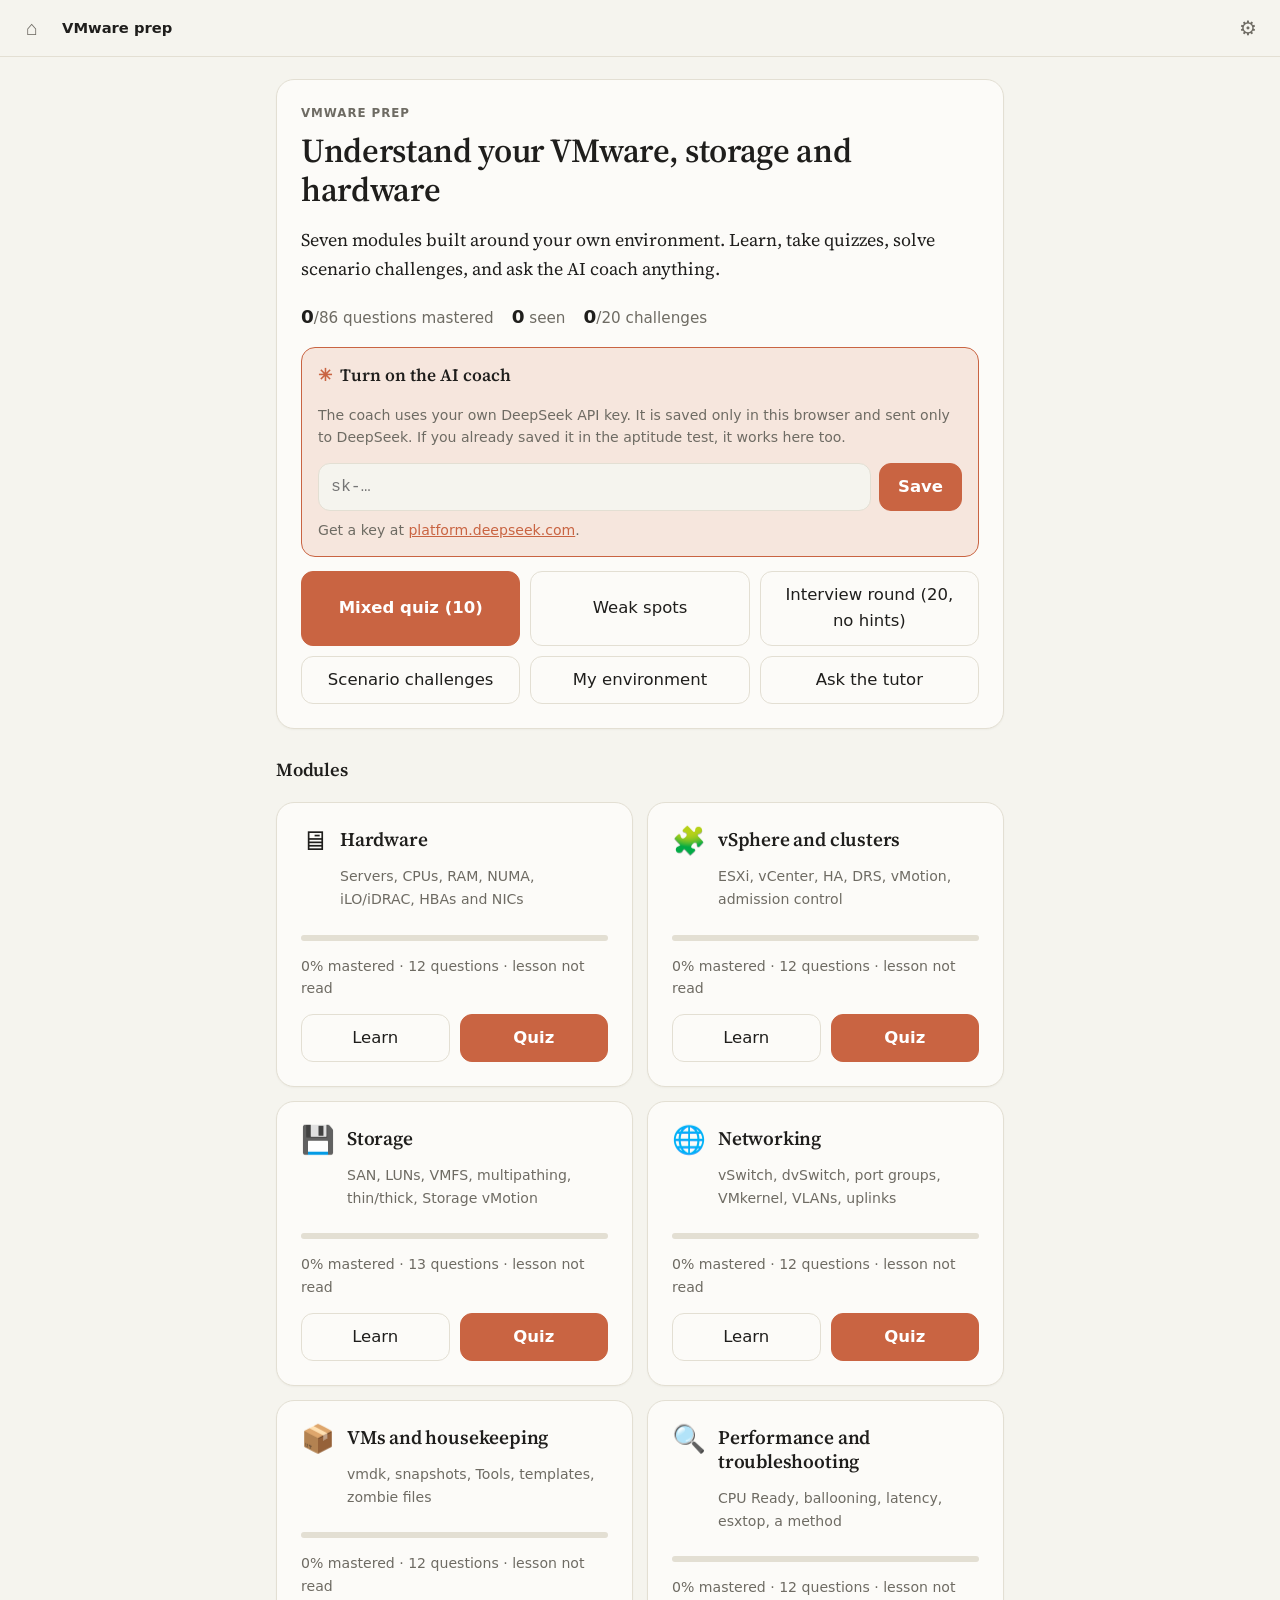
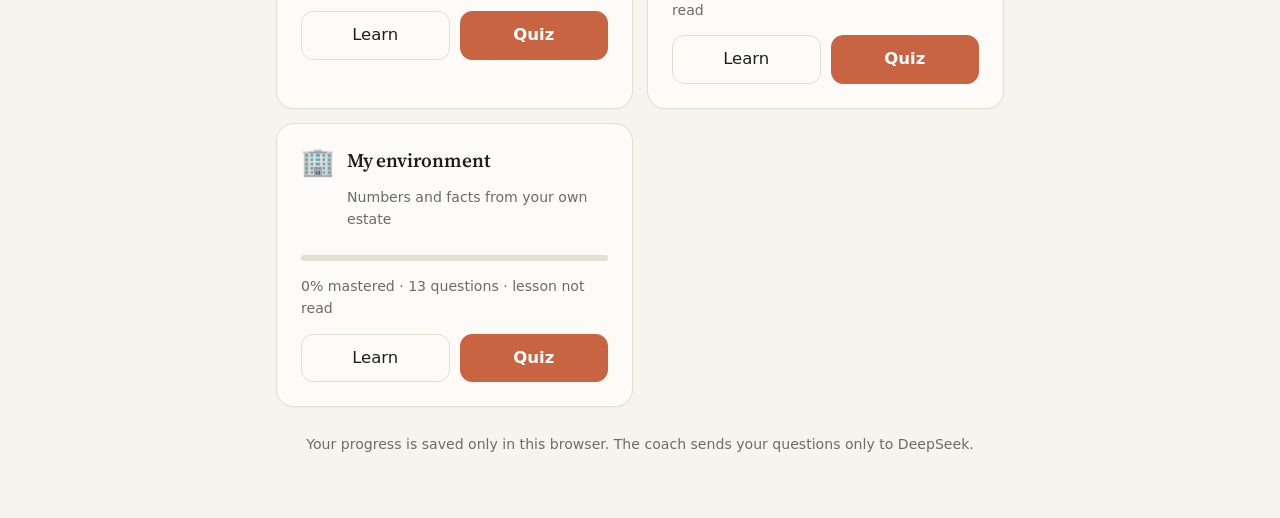
==== vmware/index.html @ a7e7b0c4 "Add VMware prep app: lessons, quizzes, scenario challenges, AI coach Co-Authored-By: Claude Sonnet 5" ====
<!doctype html>
<html lang="en">
<head>
  <meta charset="utf-8">
  <meta name="viewport" content="width=device-width, initial-scale=1, viewport-fit=cover">
  <title>VMware Prep</title>
  <meta name="description" content="Learn VMware vSphere, storage and server hardware from the basics, using your own environment: lessons, quizzes, scenario challenges and an AI coach.">
  <meta name="theme-color" content="#faf9f5" media="(prefers-color-scheme: light)">
  <meta name="theme-color" content="#262624" media="(prefers-color-scheme: dark)">
  <meta name="mobile-web-app-capable" content="yes">
  <link rel="preconnect" href="https://fonts.googleapis.com">
  <link rel="preconnect" href="https://fonts.gstatic.com" crossorigin>
  <link href="https://fonts.googleapis.com/css2?family=Source+Serif+4:opsz,wght@8..60,400;8..60,600&display=swap" rel="stylesheet">
  <link rel="stylesheet" href="../styles.css">
  <link rel="stylesheet" href="vmware.css">
</head>
<body>
  <header id="hdr" class="hdr" hidden>
    <button id="hdr-home" class="icon-btn" title="Home" aria-label="Home">⌂</button>
    <span id="hdr-section" class="sec"></span>
    <button id="hdr-settings" class="icon-btn" title="Settings" aria-label="Settings">⚙</button>
  </header>
  <main id="app"></main>
  <dialog id="settings"></dialog>
  <noscript>This app needs JavaScript enabled.</noscript>
  <script src="data-lessons.js"></script>
  <script src="data-questions.js"></script>
  <script src="data-challenges.js"></script>
  <script src="coach.js"></script>
  <script src="app.js"></script>
</body>
</html>
---- styles.css ----
/* Warm, calm theme: cream paper, terracotta accent, serif reading text. */
:root {
  --bg: #f5f4ee;
  --bg-soft: #efede4;
  --card: #fcfbf8;
  --ink: #1f1e1c;
  --muted: #6e6b63;
  --line: #e3dfd3;
  --accent: #c96442;
  --accent-hover: #b4573a;
  --accent-ink: #ffffff;
  --accent-soft: #f6e6dd;
  --ok: #3d7a55;
  --ok-soft: #e3efe4;
  --bad: #b5432f;
  --bad-soft: #f8e3dd;
  --c1: #c96442; --c2: #4f7aa6; --c3: #4f8a5b; --c4: #8a63a8;
  --radius: 18px;
  --serif: "Source Serif 4", "Iowan Old Style", Georgia, "Times New Roman", serif;
  --sans: system-ui, -apple-system, "Segoe UI", Roboto, "Helvetica Neue", sans-serif;
  color-scheme: light;
}
@media (prefers-color-scheme: dark) {
  :root:not([data-theme="light"]) {
    --bg: #262624; --bg-soft: #2c2c2a; --card: #30302e; --ink: #f2f0e8; --muted: #a8a49a; --line: #45443f;
    --accent: #d97757; --accent-hover: #e48a6c; --accent-ink: #1f1e1c; --accent-soft: #4a3329;
    --ok: #7fc495; --ok-soft: #2b3a2f; --bad: #f08c76; --bad-soft: #4a2c26;
    --c1: #e08a6a; --c2: #86aed6; --c3: #86c294; --c4: #c3a0e0;
    color-scheme: dark;
  }
}
:root[data-theme="dark"] {
  --bg: #262624; --bg-soft: #2c2c2a; --card: #30302e; --ink: #f2f0e8; --muted: #a8a49a; --line: #45443f;
  --accent: #d97757; --accent-hover: #e48a6c; --accent-ink: #1f1e1c; --accent-soft: #4a3329;
  --ok: #7fc495; --ok-soft: #2b3a2f; --bad: #f08c76; --bad-soft: #4a2c26;
  --c1: #e08a6a; --c2: #86aed6; --c3: #86c294; --c4: #c3a0e0;
  color-scheme: dark;
}

* { box-sizing: border-box; }
html { -webkit-text-size-adjust: 100%; -webkit-tap-highlight-color: transparent; }
body { margin: 0; background: var(--bg); color: var(--ink); font: 16.5px/1.6 var(--sans); }
main { max-width: 760px; margin: 0 auto; padding: 8px 16px calc(48px + env(safe-area-inset-bottom)); }
h1, h2, h3 { font-family: var(--serif); font-weight: 600; letter-spacing: -.01em; }
h1 { font-size: 2.1rem; margin: 0 0 .35em; line-height: 1.15; }
h2 { font-size: 1.45rem; margin: 0 0 .5em; line-height: 1.25; }
h3 { margin: 1.6em 0 .6em; font-size: 1.15rem; }
a { color: var(--accent); }
kbd { border: 1px solid var(--line); border-bottom-width: 2px; border-radius: 5px; padding: 0 .35em; font-size: .88em; }
code { background: var(--bg-soft); border-radius: 5px; padding: 0 .3em; font-size: .9em; }
.muted { color: var(--muted); }
.small { font-size: .88rem; }

.card { background: var(--card); border: 1px solid var(--line); border-radius: var(--radius); padding: 24px; margin-top: 14px; box-shadow: 0 1px 2px rgb(60 50 30 / .04); }
.card.center { text-align: center; }
.kicker { text-transform: uppercase; letter-spacing: .08em; font-size: .74rem; font-weight: 600; color: var(--muted); margin: 0 0 .7em; }
.lead { font-family: var(--serif); font-size: 1.12rem; }
.tip { background: var(--bg-soft); border-radius: 12px; padding: 10px 14px; font-size: .95rem; }
.spark { color: var(--accent); font-weight: 700; }

/* header */
.hdr {
  position: sticky; top: 0; z-index: 10; display: flex; align-items: center; gap: 10px;
  padding: 8px 12px; padding-top: calc(8px + env(safe-area-inset-top));
  background: color-mix(in srgb, var(--bg) 88%, transparent); backdrop-filter: blur(10px);
  border-bottom: 1px solid var(--line); font-size: .92rem;
}
.hdr[hidden] { display: none; }
.hdr .sec { font-weight: 600; flex: 1; min-width: 0; overflow: hidden; text-overflow: ellipsis; white-space: nowrap; }
.hdr .timer { font-variant-numeric: tabular-nums; font-weight: 700; }
.hdr .timer.warn { color: var(--bad); }
.hdr .total { color: var(--muted); font-variant-numeric: tabular-nums; }
.icon-btn { background: none; border: 0; color: var(--muted); font-size: 1.25rem; width: 40px; height: 40px; border-radius: 10px; cursor: pointer; }
.icon-btn:hover { background: var(--bg-soft); color: var(--ink); }
.link { background: none; border: 0; color: var(--accent); cursor: pointer; font: inherit; padding: 6px; }
@media (max-width: 560px) { .hdr .total { display: none; } }

/* buttons */
.btn {
  font: inherit; font-weight: 500; border: 1px solid var(--line); background: var(--card); color: var(--ink);
  padding: 10px 18px; border-radius: 12px; cursor: pointer; min-height: 46px; touch-action: manipulation;
}
.btn:hover:not(:disabled) { border-color: var(--accent); }
.btn:disabled { opacity: .45; cursor: default; }
.btn.primary { background: var(--accent); color: var(--accent-ink); border-color: var(--accent); font-weight: 600; }
.btn.primary:hover:not(:disabled) { background: var(--accent-hover); border-color: var(--accent-hover); }
.btn.ghost { background: transparent; min-height: 38px; padding: 6px 12px; }
.btn.big { font-size: 1.08rem; padding: 14px 28px; width: 100%; max-width: 360px; }
button:focus-visible, input:focus-visible, textarea:focus-visible, select:focus-visible, summary:focus-visible { outline: 3px solid color-mix(in srgb, var(--accent) 60%, transparent); outline-offset: 2px; }
input, textarea, select { font: inherit; color: var(--ink); }

/* start screen */
.hero h1 { margin-top: .2em; }
.toc { list-style: none; padding: 0; margin: 18px 0; border: 1px solid var(--line); border-radius: 14px; overflow: hidden; background: var(--card); }
.toc li + li { border-top: 1px solid var(--line); }
.toc label { display: flex; gap: 12px; align-items: center; padding: 12px 14px; cursor: pointer; min-height: 50px; }
.toc label span { flex: 1; }
.toc small { color: var(--muted); font-variant-numeric: tabular-nums; }
.toc input, .mode input { width: 20px; height: 20px; accent-color: var(--accent); flex: none; }
.mode { border: 1px solid var(--line); border-radius: 14px; padding: 8px 14px 12px; margin: 0 0 16px; }
.mode legend { font-weight: 600; padding: 0 6px; }
.mode label { display: flex; gap: 12px; align-items: flex-start; padding: 8px 0; cursor: pointer; }
.mode input { margin-top: .2em; }
.coach-setup:empty { display: none; }
.coach-card { border: 1px solid var(--accent); background: var(--accent-soft); border-radius: 14px; padding: 14px 16px; margin: 0 0 14px; }
.coach-card .coach-title { margin: 0 0 4px; }
.coach-ok { display: flex; gap: 10px; align-items: flex-start; background: var(--bg-soft); border-radius: 12px; padding: 10px 14px; margin: 0 0 14px; font-size: .95rem; }
.coach-ok span:nth-child(2) { flex: 1; }

/* questions */
.qtext { font-family: var(--serif); font-size: 1.2rem; line-height: 1.5; margin-bottom: 18px; }
.qtext.sm { font-size: 1.05rem; margin: 10px 0; }
.qtext ul { margin: .5em 0; padding-left: 1.3em; }
.seq { font-size: 1.45rem; font-weight: 600; letter-spacing: .03em; margin: .45em 0 0; font-variant-numeric: tabular-nums; }
.options { display: grid; gap: 10px; }
.options.visual { grid-template-columns: repeat(4, minmax(0, 1fr)); }
.opt {
  display: flex; align-items: center; gap: 14px; text-align: left; font: inherit; color: var(--ink);
  background: var(--card); border: 1.5px solid var(--line); border-radius: 14px; padding: 12px 14px; cursor: pointer;
  min-height: 56px; touch-action: manipulation; transition: border-color .12s, background .12s;
}
.opt:hover:not(:disabled) { border-color: var(--accent); }
.opt .lbl {
  flex: none; width: 30px; height: 30px; border-radius: 50%; display: grid; place-items: center;
  background: var(--bg-soft); font-weight: 700; font-size: .85rem; color: var(--muted);
}
.opt.sel { border-color: var(--accent); background: var(--accent-soft); }
.opt.sel .lbl { background: var(--accent); color: var(--accent-ink); }
.opt.right { border-color: var(--ok); background: var(--ok-soft); }
.opt.right .lbl { background: var(--ok); color: var(--card); }
.opt.wrong { border-color: var(--bad); background: var(--bad-soft); }
.opt:disabled { cursor: default; }
.options.visual .opt { flex-direction: column; padding: 8px; gap: 6px; }
.options.visual .otext { width: 100%; }
.options.mini { grid-template-columns: repeat(4, minmax(0, 72px)); margin: 8px 0; }
.options.mini .opt { cursor: default; min-height: 0; }

.fig { display: block; width: 100%; height: auto; }
.fig .frame { fill: var(--card); stroke: var(--line); stroke-width: 1.5; }
.fig .frame.dashed { stroke-dasharray: 4 3; stroke: var(--muted); }
.fig .qm { font: 700 24px var(--serif); fill: var(--muted); }
.fig .gridline { stroke: var(--line); stroke-width: 1; fill: none; }
.fig .ink { fill: var(--ink); }
.fig .ink-outline { fill: var(--accent-soft); stroke: var(--ink); stroke-width: 2; }
.fig .shade { fill: var(--c1); opacity: .6; }
.fig .cell { fill: none; stroke: var(--line); stroke-width: 1.2; }
.fig .dot { fill: var(--ink); stroke: var(--card); stroke-width: 1; }
.figure { margin: 0 0 18px; }
.target { display: flex; align-items: center; gap: 12px; max-width: 240px; }
.target span { font-weight: 600; color: var(--muted); }
.target .fig { width: 120px; border: 2px dashed var(--line); border-radius: 14px; }
.seqrow { display: flex; align-items: center; gap: 4px; max-width: 520px; }
.seqrow .fig { flex: 1; min-width: 0; }
.seqrow .arrow { color: var(--muted); font-size: .85rem; }

.nav {
  position: sticky; bottom: 0; z-index: 4; display: flex; justify-content: space-between; gap: 10px;
  margin: 18px -24px -24px; padding: 12px 24px calc(12px + env(safe-area-inset-bottom));
  background: color-mix(in srgb, var(--card) 92%, transparent); backdrop-filter: blur(8px);
  border-top: 1px solid var(--line); border-radius: 0 0 var(--radius) var(--radius);
}
.nav .btn { flex: 1; max-width: 220px; }
.nav .btn.primary { margin-left: auto; }
.pips { display: flex; flex-wrap: wrap; gap: 6px; margin-top: 18px; }
.pip {
  width: 34px; height: 34px; border-radius: 9px; border: 1px solid var(--line); background: var(--card);
  color: var(--muted); font: inherit; font-size: .8rem; cursor: pointer;
}
.pip.done { background: var(--accent-soft); color: var(--ink); }
.pip.cur { border: 2px solid var(--accent); color: var(--ink); font-weight: 700; }

.feedback { margin-top: 16px; border-radius: 14px; padding: 12px 16px; }
.feedback.ok { background: var(--ok-soft); }
.feedback.bad { background: var(--bad-soft); }
.verdict { font-weight: 600; margin: 0 0 .4em; }
.steps { margin: .4em 0; padding-left: 1.3em; }
.steps li { margin: .35em 0; }
.trick { margin: .6em 0 0; padding: 8px 12px; border-left: 3px solid var(--accent); background: var(--card); border-radius: 0 10px 10px 0; }

/* ---------- AI coach ---------- */
.coach { margin-top: 18px; border: 1px solid var(--line); border-radius: 16px; background: var(--bg-soft); overflow: hidden; }
.coach-head {
  display: flex; width: 100%; align-items: center; justify-content: space-between; gap: 10px;
  padding: 12px 16px; background: none; border: 0; color: var(--ink); font: inherit; cursor: pointer; text-align: left; min-height: 52px;
}
div.coach-head { cursor: default; }
.coach-title { font-family: var(--serif); font-weight: 600; font-size: 1.08rem; display: flex; align-items: center; gap: 8px; }
.coach .keyform, .coach-body { padding: 0 16px 14px; }
.coach:not(.open) .coach-body { display: none; }
.coach-intro { margin: 0 0 10px; color: var(--muted); font-size: .95rem; }
.msgs { display: flex; flex-direction: column; gap: 10px; max-height: min(55vh, 460px); overflow-y: auto; overscroll-behavior: contain; }
.msgs:empty { display: none; }
.msg { display: flex; }
.msg.user { justify-content: flex-end; }
.msg .bubble { max-width: 88%; padding: 10px 14px; border-radius: 16px; line-height: 1.55; overflow-wrap: anywhere; }
.msg.user .bubble { background: var(--accent-soft); border-bottom-right-radius: 6px; }
.msg.assistant .bubble { background: var(--card); border: 1px solid var(--line); border-bottom-left-radius: 6px; font-family: var(--serif); font-size: 1.04rem; }
.bubble p { margin: 0 0 .5em; }
.bubble p:last-child { margin-bottom: 0; }
.bubble ul, .bubble ol { margin: .3em 0 .5em; padding-left: 1.3em; }
.typing { display: inline-flex; gap: 4px; padding: 4px 0; }
.typing i { width: 7px; height: 7px; border-radius: 50%; background: var(--muted); animation: blink 1.2s infinite; }
.typing i:nth-child(2) { animation-delay: .2s; }
.typing i:nth-child(3) { animation-delay: .4s; }
@keyframes blink { 0%, 80%, 100% { opacity: .25; } 40% { opacity: 1; } }
.coach-err { color: var(--bad); font-size: .92rem; margin: 10px 0 0; }
.chips-row { display: flex; gap: 8px; overflow-x: auto; padding: 12px 0 10px; scrollbar-width: none; }
.chips-row::-webkit-scrollbar { display: none; }
.chip-btn {
  flex: none; font: inherit; font-size: .88rem; color: var(--ink); background: var(--card); border: 1px solid var(--line);
  border-radius: 999px; padding: 8px 14px; cursor: pointer; white-space: nowrap; min-height: 40px;
}
.chip-btn:hover { border-color: var(--accent); }
.ask { display: flex; gap: 8px; align-items: flex-end; background: var(--card); border: 1.5px solid var(--line); border-radius: 16px; padding: 6px 6px 6px 12px; }
.ask:focus-within { border-color: var(--accent); }
.ask textarea {
  flex: 1; border: 0; background: transparent; resize: none; min-height: 64px; max-height: 220px; padding: 8px 0;
  font-size: 1.05rem; line-height: 1.5; outline: none;
}
.send { min-width: 46px; width: 46px; height: 46px; padding: 0; border-radius: 12px; font-size: 1.25rem; }
.keyform .row input { font-family: ui-monospace, monospace; }
.keymsg { margin: 8px 0 0; }

/* ---------- scratch paper ---------- */
.scratch { margin-top: 12px; border: 1px solid var(--line); border-radius: 16px; background: var(--card); }
.scratch summary { cursor: pointer; padding: 12px 16px; font-weight: 600; min-height: 50px; display: flex; align-items: center; list-style: none; }
.scratch summary::-webkit-details-marker { display: none; }
.scratch summary::after { content: '▾'; margin-left: auto; color: var(--muted); transition: transform .15s; }
.scratch[open] summary::after { transform: rotate(180deg); }
#scratch { padding: 0 12px 12px; }
.scratch-bar { display: flex; gap: 8px; align-items: center; margin-bottom: 8px; flex-wrap: wrap; }
.seg { display: inline-flex; border: 1px solid var(--line); border-radius: 10px; overflow: hidden; margin-right: auto; }
.seg button { font: inherit; font-size: .9rem; border: 0; background: var(--card); color: var(--ink); padding: 8px 14px; cursor: pointer; min-height: 38px; }
.seg button.on { background: var(--accent-soft); color: var(--accent); font-weight: 600; }
.scratch-canvas {
  display: block; width: 100%; aspect-ratio: 4 / 3; max-height: 70vh; border-radius: 12px; touch-action: none; cursor: crosshair;
  border: 1px solid var(--line);
  background-color: var(--card);
  background-image: linear-gradient(var(--bg-soft) 1px, transparent 1px), linear-gradient(90deg, var(--bg-soft) 1px, transparent 1px);
  background-size: 24px 24px;
}
.scratch-hint { margin: 6px 2px 0; }

/* memory */
.flash { font-family: var(--serif); font-size: 5.5rem; font-weight: 600; height: 7rem; line-height: 7rem; font-variant-numeric: tabular-nums; }
.digits { font-size: 1.9rem; letter-spacing: .3em; text-align: center; width: 100%; max-width: 320px; padding: 12px; border: 1.5px solid var(--line); border-radius: 14px; background: var(--bg); color: var(--ink); display: block; margin: 0 auto 12px; }
.board { position: relative; width: 100%; max-width: 380px; aspect-ratio: 1; margin: 12px auto; background: var(--bg-soft); border: 1px solid var(--line); border-radius: 18px; touch-action: manipulation; }
.spot {
  position: absolute; width: 16%; aspect-ratio: 1; transform: translate(-50%, -50%); border-radius: 50%;
  border: 2px solid var(--line); background: var(--card); padding: 0; transition: background .12s, transform .12s;
}
.board.live .spot { cursor: pointer; }
.spot.lit { background: var(--accent); border-color: var(--accent); transform: translate(-50%, -50%) scale(1.12); }
.big-verdict { font-family: var(--serif); font-size: 1.7rem; font-weight: 600; margin: .4em 0; }
.big-verdict.ok { color: var(--ok); }
.big-verdict.bad { color: var(--bad); }

/* coding */
.codekey { display: grid; grid-template-columns: repeat(9, minmax(0, 1fr)); border: 1px solid var(--line); border-radius: 12px; overflow: hidden; margin: 14px 0; background: var(--card); }
.codekey div { display: flex; flex-direction: column; align-items: center; padding: 6px 0; font-weight: 700; }
.codekey div + div { border-left: 1px solid var(--line); }
.codekey .sym { font-size: 1.4rem; border-bottom: 1px solid var(--line); width: 100%; text-align: center; padding-bottom: 4px; margin-bottom: 4px; }
.prompt { font-size: 4.5rem; font-weight: 700; line-height: 1.2; margin: 10px 0; border-radius: 16px; }
.prompt.ok { animation: okflash .35s; }
.prompt.bad { animation: badflash .35s; }
@keyframes okflash { from { background: var(--ok-soft); } }
@keyframes badflash { from { background: var(--bad-soft); } }
.choices { display: grid; grid-template-columns: repeat(9, minmax(0, 1fr)); gap: 6px; }
.choice { padding: 10px 0; font-size: 1.3rem; font-weight: 700; min-height: 54px; }

/* fluency */
.row { display: flex; gap: 8px; }
.row.gap { flex-wrap: wrap; gap: 10px; margin-top: 18px; }
.row input { flex: 1; min-width: 0; padding: 10px 12px; border: 1.5px solid var(--line); border-radius: 12px; background: var(--bg); min-height: 46px; }
.chips { display: flex; flex-wrap: wrap; gap: 6px; }
.chip { background: var(--accent-soft); border-radius: 999px; padding: 3px 12px; font-size: .92rem; }
.chip.x { background: var(--bad-soft); text-decoration: line-through; color: var(--muted); }

/* reflection */
.reflect { display: block; margin: 0 0 16px; }
.reflect span { display: block; font-weight: 600; margin-bottom: 6px; }
.reflect textarea { width: 100%; padding: 10px; border: 1.5px solid var(--line); border-radius: 12px; background: var(--bg); resize: vertical; min-height: 84px; }

/* results */
.score { display: flex; align-items: baseline; gap: 14px; flex-wrap: wrap; margin: 12px 0 18px; }
.score .num { font-family: var(--serif); font-size: 3.2rem; font-weight: 600; color: var(--accent); line-height: 1; }
.summary { width: 100%; border-collapse: collapse; }
.summary th, .summary td { text-align: left; vertical-align: top; padding: 10px 6px; border-top: 1px solid var(--line); }
.summary th { width: 38%; font-weight: 600; }
.meter { height: 6px; background: var(--line); border-radius: 3px; margin-top: 6px; overflow: hidden; max-width: 220px; }
.meter span { display: block; height: 100%; background: var(--accent); }
.rev { border: 1px solid var(--line); border-radius: 12px; padding: 10px 14px; margin: 8px 0; }
.rev.bad { border-color: var(--bad); }
.rev summary { cursor: pointer; font-weight: 600; }
.rev[open] summary { margin-bottom: 6px; }

/* settings dialog */
dialog { border: 1px solid var(--line); border-radius: var(--radius); background: var(--card); color: var(--ink); padding: 22px; width: min(480px, calc(100vw - 32px)); }
dialog::backdrop { background: rgb(20 18 15 / .45); }
.settings h2 { margin-top: 0; }
.field { display: grid; gap: 6px; margin: 14px 0; }
.field span { font-weight: 600; }
.field select { padding: 10px; border: 1.5px solid var(--line); border-radius: 12px; background: var(--bg); min-height: 46px; }

/* phones */
@media (max-width: 560px) {
  main { padding-left: 12px; padding-right: 12px; }
  .card { padding: 18px 16px; border-radius: 16px; }
  .nav { margin: 16px -16px -18px; padding-left: 16px; padding-right: 16px; border-radius: 0 0 16px 16px; }
  h1 { font-size: 1.8rem; }
  .qtext { font-size: 1.13rem; }
  .options.visual { grid-template-columns: repeat(2, minmax(0, 1fr)); }
  .choices { grid-template-columns: repeat(5, minmax(0, 1fr)); }
  .codekey .sym { font-size: 1.1rem; }
  .summary th, .summary td { display: block; width: 100%; padding: 4px 0; }
  .summary td { border-top: 0; padding-bottom: 12px; }
}

@media print {
  .hdr, .btn, .coach, .scratch, .nav { display: none !important; }
  .card { border: 0; padding: 0; box-shadow: none; }
}
---- vmware/vmware.css ----
/* VMware prep: small additions on top of ../styles.css */
.stat-line { display: flex; flex-wrap: wrap; gap: 6px 18px; margin: 10px 0 16px; color: var(--muted); font-size: .95rem; }
.stat-line strong { color: var(--ink); font-size: 1.15rem; }
.actions { display: grid; grid-template-columns: repeat(auto-fit, minmax(210px, 1fr)); gap: 10px; margin-top: 6px; }
.sect { margin: 26px 0 4px; }
.mods { display: grid; grid-template-columns: repeat(auto-fit, minmax(300px, 1fr)); gap: 0 14px; }
.mod h2 { margin: 0; font-size: 1.2rem; }
.mod-head { display: flex; gap: 12px; align-items: flex-start; margin-bottom: 10px; }
.mod-ic { font-size: 1.7rem; line-height: 1; }
.mod .row.gap { margin-top: 10px; }
.mod .row.gap .btn { flex: 1; }
.foot { text-align: center; margin-top: 26px; }
p.center { text-align: center; }
.prose p { margin: .5em 0; }
.prose ul, .prose ol { padding-left: 1.3em; margin: .5em 0; }
.prose li { margin: .35em 0; }
.card h2 + .prose { margin-top: .2em; }
.yours { border-color: var(--accent); background: var(--accent-soft); }
.yours p:last-child { margin-bottom: 0; }
.summary.wide { min-width: 560px; }
.summary.wide th { width: auto; }
.scrollx { overflow-x: auto; }
.chal { display: flex; flex-direction: column; align-items: flex-start; gap: 4px; width: 100%; text-align: left; font: inherit; color: var(--ink); cursor: pointer; margin-top: 10px; padding: 16px 18px; }
.chal:hover { border-color: var(--accent); }
.chal-t { font-family: var(--serif); font-size: 1.1rem; font-weight: 600; }
.tag { display: inline-block; border-radius: 999px; padding: 1px 10px; font-size: .74rem; font-weight: 600; letter-spacing: .04em; text-transform: uppercase; background: var(--bg-soft); color: var(--muted); }
.tag.l1 { background: var(--ok-soft); color: var(--ok); }
.tag.l2 { background: var(--accent-soft); color: var(--accent); }
.tag.l3 { background: var(--bad-soft); color: var(--bad); }
.checks { display: grid; gap: 8px; margin: 10px 0; }
.chk { display: flex; gap: 12px; align-items: flex-start; padding: 8px 4px; cursor: pointer; }
.chk input { width: 20px; height: 20px; accent-color: var(--accent); margin-top: .2em; flex: none; }
.score-line { margin: 4px 0 18px; }
.model { background: var(--bg-soft); border-radius: 12px; padding: 12px 14px; font-family: var(--serif); }
.nav { margin-top: 18px; }
#coach { margin-top: 14px; }
.card .meter { max-width: none; }
/* keep the multi-column hardware table as a real table on phones */
@media (max-width: 560px) {
  .summary.wide th, .summary.wide td { display: table-cell; width: auto; padding: 8px 6px; border-top: 1px solid var(--line); font-size: .9rem; }
  .summary.wide tr:first-child th { border-top: 0; }
}
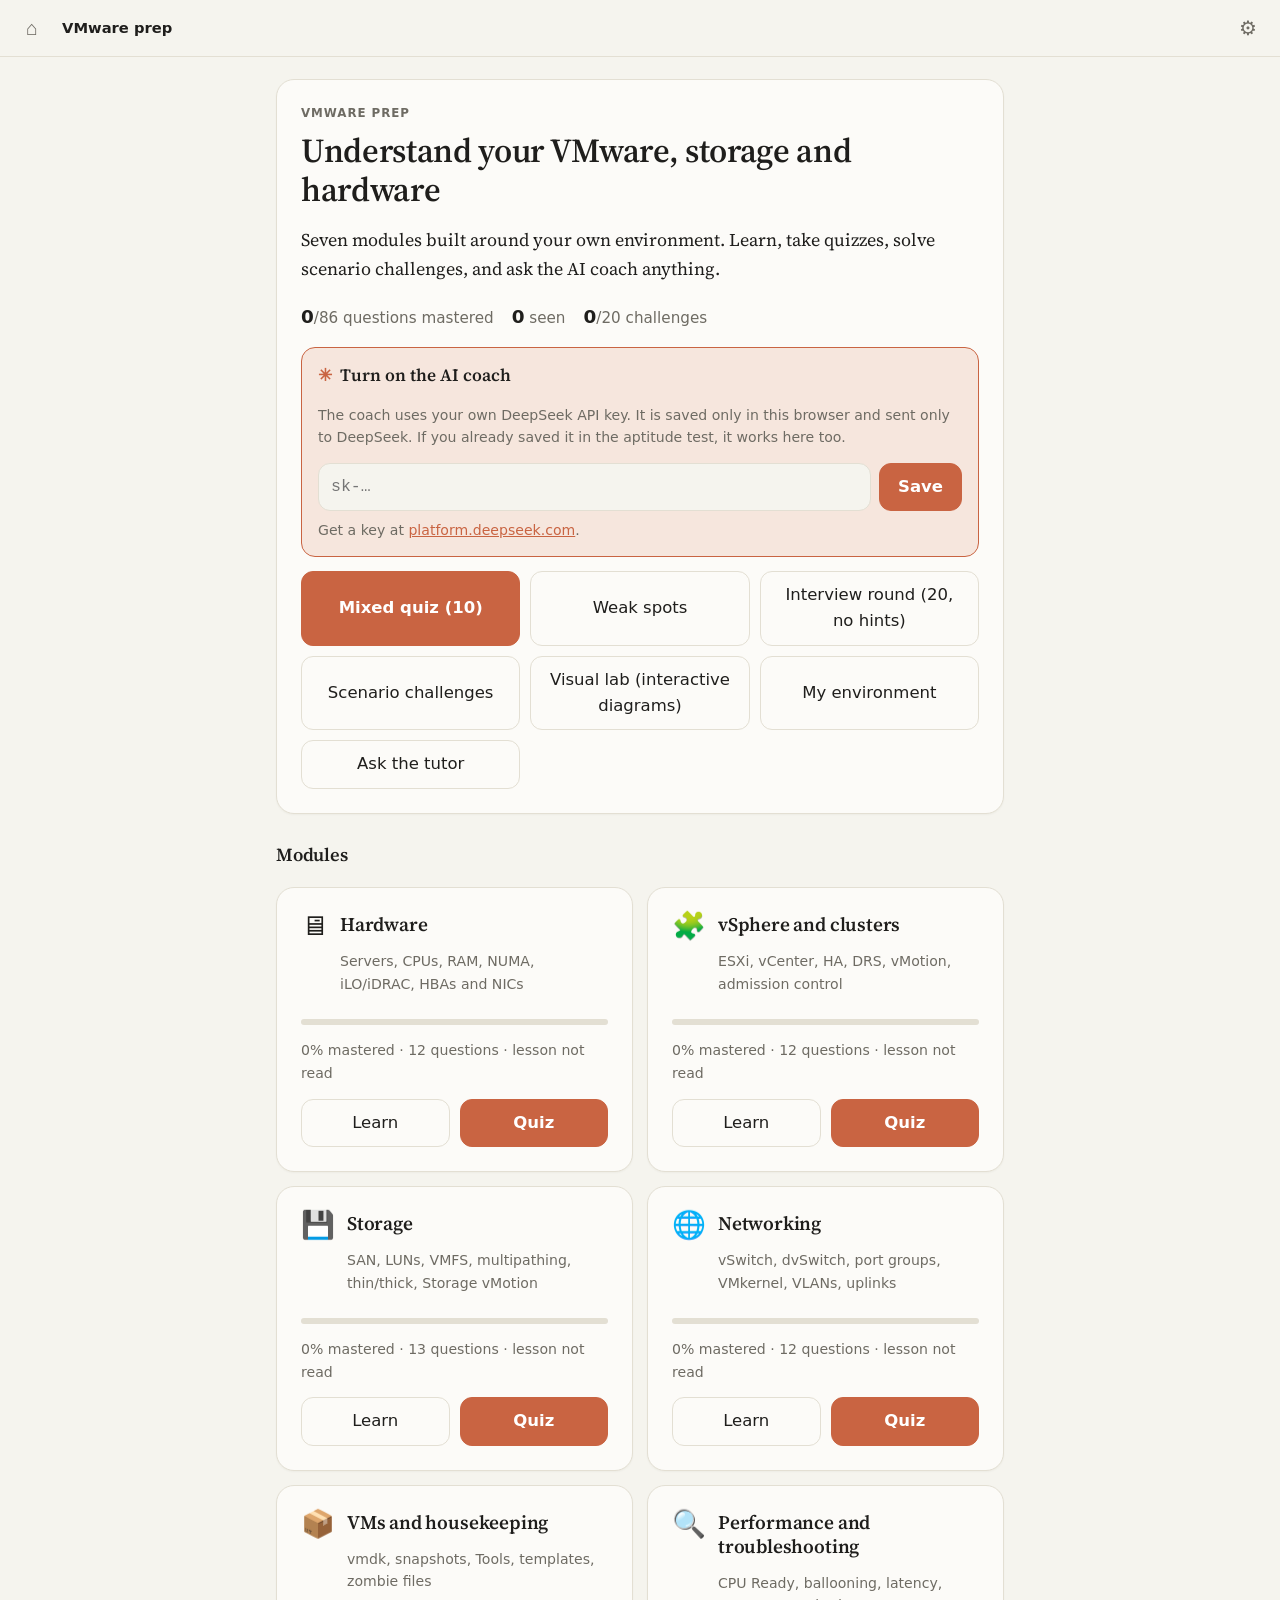
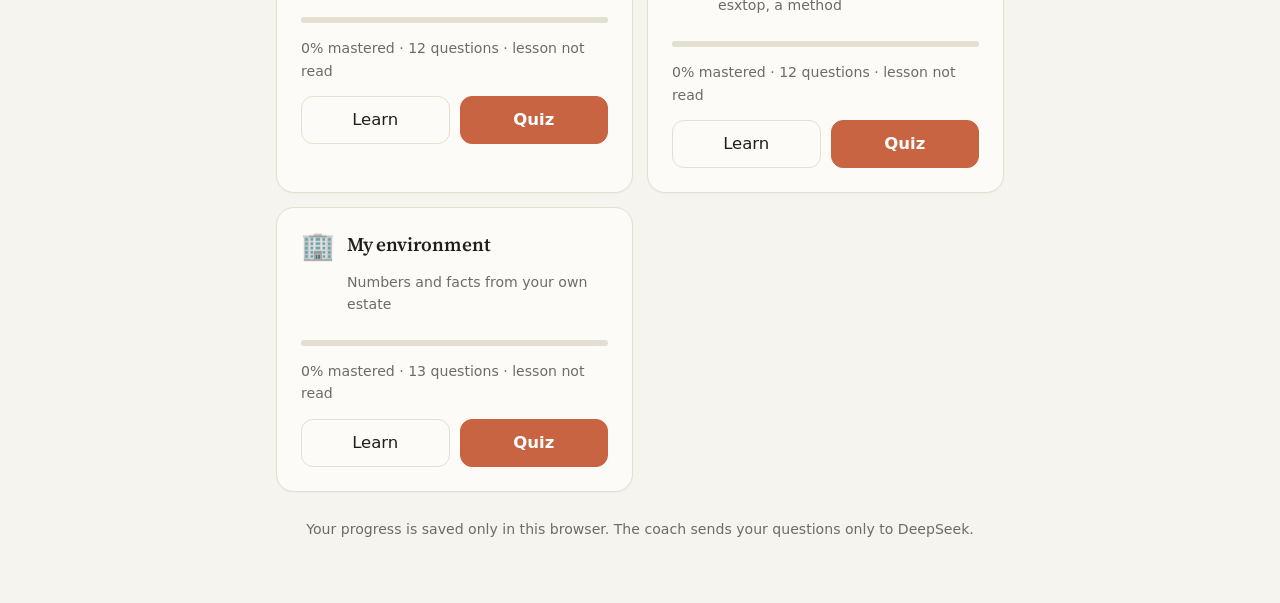
==== commit 24f808a7: "Add 11 interactive diagrams and a Visual lab to the VMware prep app Co-Authored-By: Claude Sonnet 5." ====
--- a/vmware/index.html
+++ b/vmware/index.html
@@ -27,6 +27,7 @@
   <script src="data-questions.js"></script>
   <script src="data-challenges.js"></script>
   <script src="coach.js"></script>
+  <script src="diagrams.js"></script>
   <script src="app.js"></script>
 </body>
 </html>
--- a/vmware/vmware.css
+++ b/vmware/vmware.css
@@ -40,3 +40,101 @@
   .summary.wide th, .summary.wide td { display: table-cell; width: auto; padding: 8px 6px; border-top: 1px solid var(--line); font-size: .9rem; }
   .summary.wide tr:first-child th { border-top: 0; }
 }
+
+/* ---------- interactive diagrams ---------- */
+.wmount { margin-top: 16px; }
+.widget { border: 1px solid var(--line); border-radius: 16px; background: var(--bg-soft); padding: 14px; }
+.w-title { font-family: var(--serif); font-weight: 600; font-size: 1.1rem; }
+.w-hint { margin: .2em 0 .8em; color: var(--muted); font-size: .9rem; }
+.d-svg { width: 100%; height: auto; display: block; max-width: 460px; margin: 0 auto; }
+.d-chassis { fill: var(--card); stroke: var(--line); stroke-width: 2; }
+.d-box { fill: var(--card); stroke: var(--line); stroke-width: 1.5; transition: stroke .12s, fill .12s; }
+.d-plain { fill: none; stroke-dasharray: 4 4; }
+.d-core { fill: var(--accent-soft); stroke: var(--line); }
+.d-t { font: 600 11.5px var(--sans); fill: var(--ink); pointer-events: none; }
+.d-s { font: 10px var(--sans); fill: var(--muted); pointer-events: none; }
+.d-x { font: 700 16px var(--sans); fill: var(--bad); }
+.d-node { cursor: pointer; outline: none; }
+.d-node:hover .d-box, .d-node:focus-visible .d-box { stroke: var(--accent); }
+.d-node.sel .d-box { stroke: var(--accent); stroke-width: 2.5; fill: var(--accent-soft); }
+.d-node.bad .d-box { stroke: var(--bad); fill: var(--bad-soft); }
+.d-line { stroke: var(--muted); stroke-width: 2; stroke-linejoin: round; }
+.d-line.flow { stroke: var(--ok); stroke-width: 3; stroke-dasharray: 7 6; animation: dflow 1s linear infinite; }
+.d-line.dead { stroke: var(--bad); stroke-dasharray: 3 6; opacity: .65; }
+@keyframes dflow { to { stroke-dashoffset: -26; } }
+@media (prefers-reduced-motion: reduce) { .d-line.flow { animation: none; } }
+.w-panel { margin-top: 12px; display: grid; gap: 8px; }
+.w-info { background: var(--card); border: 1px solid var(--line); border-radius: 12px; padding: 10px 14px; }
+.w-info strong { display: block; }
+.w-info p { margin: .25em 0 0; font-size: .95rem; }
+.w-ctrl { display: flex; flex-wrap: wrap; gap: 8px; margin: 12px 0 0; }
+.w-ctrl .btn.on { background: var(--accent-soft); border-color: var(--accent); }
+.w-range { display: grid; gap: 4px; margin: 10px 0; }
+.w-range input[type=range] { width: 100%; accent-color: var(--accent); height: 32px; }
+.w-range select { padding: 10px; border: 1.5px solid var(--line); border-radius: 12px; background: var(--bg); min-height: 44px; }
+.w-alert { background: var(--bad-soft); color: var(--bad); border-radius: 10px; padding: 8px 12px; font-weight: 600; margin: 10px 0 0; }
+.w-note { background: var(--card); border-left: 3px solid var(--accent); border-radius: 0 10px 10px 0; padding: 8px 12px; margin: 10px 0 0; font-size: .92rem; }
+.w-bar { height: 8px; background: var(--line); border-radius: 4px; overflow: hidden; margin: 6px 0 2px; }
+.w-bar span { display: block; height: 100%; background: var(--accent); }
+
+/* cluster */
+.hosts { display: grid; grid-template-columns: repeat(4, minmax(0, 1fr)); gap: 8px; margin-top: 6px; }
+.host { font: inherit; color: var(--ink); background: var(--card); border: 1.5px solid var(--line); border-radius: 12px; padding: 10px 6px; display: grid; gap: 6px; justify-items: center; cursor: pointer; min-height: 110px; touch-action: manipulation; }
+.host:hover:not(.down) { border-color: var(--bad); }
+.host.down { background: var(--bad-soft); border-color: var(--bad); color: var(--muted); cursor: default; }
+.dots { display: grid; grid-template-columns: repeat(5, 9px); gap: 4px; }
+.dots i { width: 9px; height: 9px; border-radius: 50%; background: var(--line); }
+.dots i.on { background: var(--c2); }
+.host.down .dots i.on { background: var(--bad); opacity: .35; }
+
+/* numa */
+.numa { display: grid; grid-template-columns: 1fr 1fr; gap: 10px; margin-top: 8px; }
+.numa-node { background: var(--card); border: 1.5px solid var(--line); border-radius: 12px; padding: 10px; display: grid; gap: 4px; }
+.numa-node.hot { border-color: var(--ok); }
+.numa-node.hot.span { border-color: var(--accent); }
+.numa-node small { color: var(--muted); }
+.cores { display: grid; grid-template-columns: repeat(8, 1fr); gap: 3px; margin: 4px 0; }
+.cores i { height: 12px; border-radius: 3px; background: var(--line); }
+.cores i.on { background: var(--c2); }
+
+/* datastore */
+.ds { position: relative; height: 36px; background: var(--card); border: 1.5px solid var(--line); border-radius: 10px; overflow: hidden; margin-top: 10px; }
+.ds-used { height: 100%; display: flex; align-items: center; padding-left: 10px; font-weight: 700; color: var(--card); white-space: nowrap; transition: width .12s; }
+.ds-used.ok { background: var(--ok); } .ds-used.warn { background: #c9902b; } .ds-used.bad { background: var(--bad); }
+.ds-mark { position: absolute; top: 0; bottom: 0; width: 2px; background: var(--ink); opacity: .5; }
+.ds-mark.m80 { left: 80%; } .ds-mark.m90 { left: 90%; }
+.ds-lab { display: flex; justify-content: space-between; margin: 4px 0 0; }
+
+/* snapshot */
+.snap { display: flex; gap: 0; height: 70px; margin-top: 10px; border-radius: 10px; overflow: hidden; border: 1.5px solid var(--line); background: var(--card); }
+.snap-base { flex: 1 1 auto; padding: 8px 10px; font-size: .85rem; background: var(--accent-soft); min-width: 90px; }
+.snap-delta { background: var(--bad); color: var(--card); padding: 8px 10px; font-size: .85rem; font-weight: 600; min-width: 4%; white-space: nowrap; overflow: hidden; transition: width .12s; }
+
+/* files */
+.files { display: grid; gap: 6px; }
+.file { font: inherit; color: var(--ink); text-align: left; background: var(--card); border: 1.5px solid var(--line); border-radius: 10px; padding: 9px 12px; cursor: pointer; display: flex; flex-direction: column; gap: 1px; min-height: 46px; touch-action: manipulation; }
+.file code { background: none; padding: 0; font-weight: 600; word-break: break-all; }
+.file small { color: var(--muted); }
+.file:hover, .file.sel { border-color: var(--accent); background: var(--accent-soft); }
+
+/* flow */
+.crumbs { display: flex; gap: 6px; margin-bottom: 8px; }
+.crumbs span { width: 24px; height: 24px; border-radius: 50%; background: var(--accent); color: var(--accent-ink); display: grid; place-items: center; font-size: .8rem; font-weight: 700; }
+.flow-q { font-family: var(--serif); font-size: 1.1rem; margin: .3em 0 .8em; }
+.flow-o { display: grid; gap: 8px; }
+
+/* cpu ready */
+.cpu { display: grid; gap: 10px; margin-top: 10px; }
+.cpu-row small { color: var(--muted); }
+.cpu-cells { display: flex; flex-wrap: wrap; gap: 3px; margin-top: 4px; align-items: center; }
+.cpu-cells i { width: 14px; height: 14px; border-radius: 3px; background: var(--c2); }
+.cpu-cells i.core { background: var(--ok); }
+.cpu-cells i.v.wait { background: var(--bad); }
+
+/* env map */
+.tiles { display: flex; flex-wrap: wrap; gap: 8px; }
+.tile { font: inherit; color: var(--ink); background: var(--card); border: 1.5px solid var(--line); border-radius: 12px; padding: 12px; text-align: left; display: grid; gap: 2px; cursor: pointer; min-height: 64px; touch-action: manipulation; }
+.tile small { color: var(--muted); }
+.tile.flag { border-color: var(--accent); background: var(--accent-soft); }
+.tile:hover, .tile.sel { border-color: var(--ink); }
+@media (max-width: 420px) { .numa { grid-template-columns: 1fr; } }
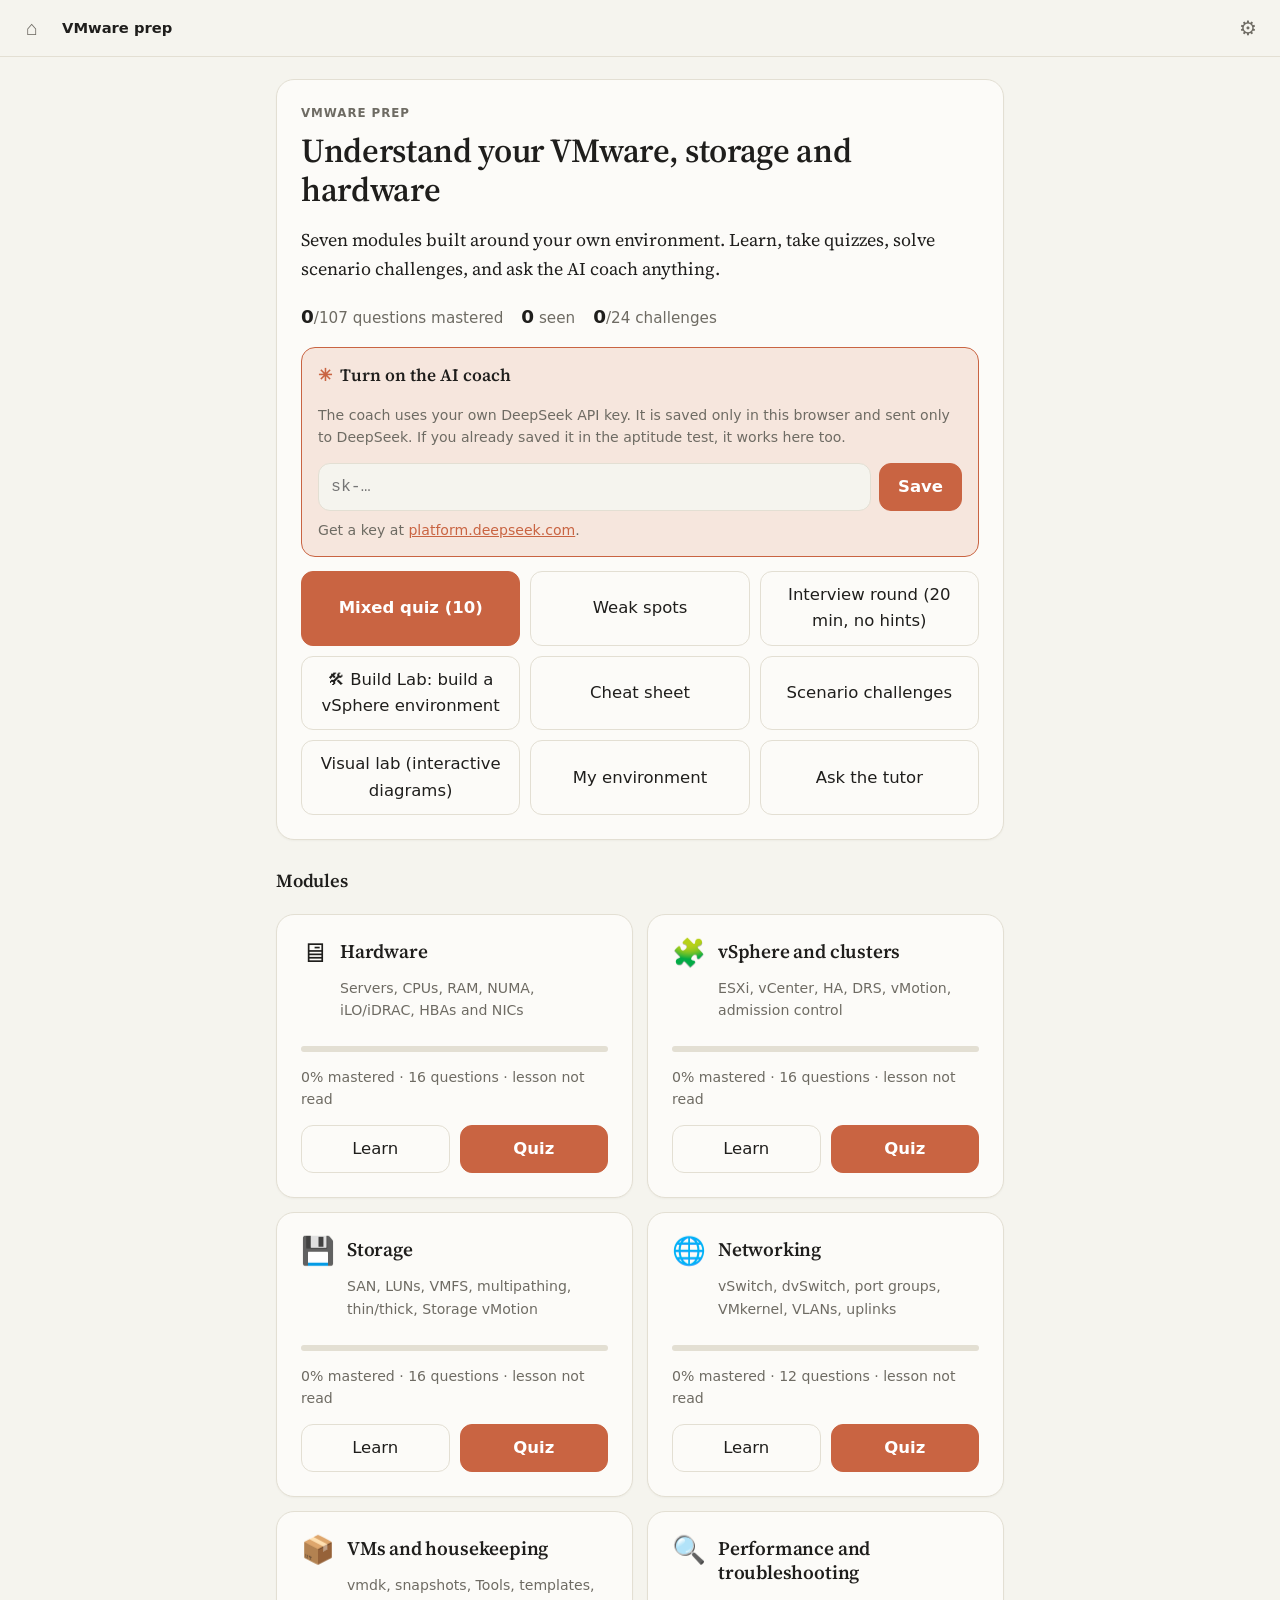
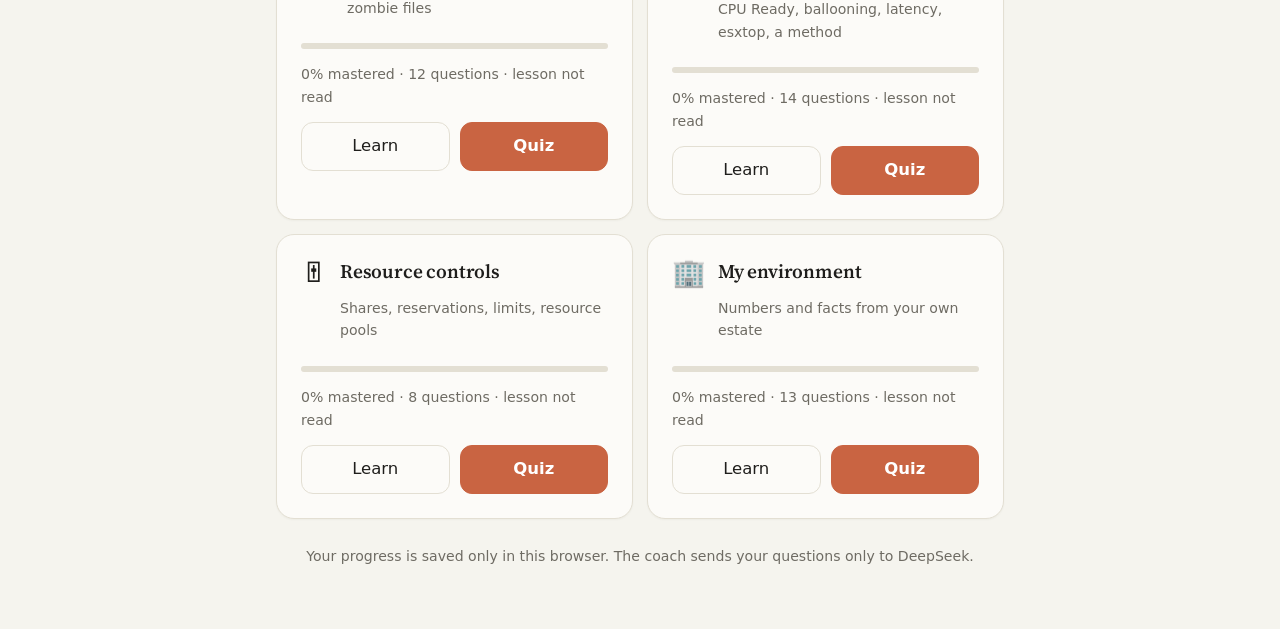
==== commit 3194c6e6: "VMware prep: fix answer-length bias, add resource controls and versions content, timer, cheat sheet " ====
--- a/vmware/index.html
+++ b/vmware/index.html
@@ -18,6 +18,7 @@
   <header id="hdr" class="hdr" hidden>
     <button id="hdr-home" class="icon-btn" title="Home" aria-label="Home">⌂</button>
     <span id="hdr-section" class="sec"></span>
+    <span id="hdr-timer" class="timer"></span>
     <button id="hdr-settings" class="icon-btn" title="Settings" aria-label="Settings">⚙</button>
   </header>
   <main id="app"></main>
@@ -28,6 +29,8 @@
   <script src="data-challenges.js"></script>
   <script src="coach.js"></script>
   <script src="diagrams.js"></script>
+  <script src="diagrams-more.js"></script>
+  <script src="buildlab.js"></script>
   <script src="app.js"></script>
 </body>
 </html>
--- a/vmware/vmware.css
+++ b/vmware/vmware.css
@@ -138,3 +138,64 @@
 .tile.flag { border-color: var(--accent); background: var(--accent-soft); }
 .tile:hover, .tile.sel { border-color: var(--ink); }
 @media (max-width: 420px) { .numa { grid-template-columns: 1fr; } }
+
+/* quiz pictures and new diagram bits */
+.qfig { background: var(--bg-soft); border: 1px solid var(--line); border-radius: 14px; padding: 10px; margin: 0 0 16px; }
+.qfig.after { background: var(--card); margin: 12px 0 0; }
+.d-box.hot { stroke: var(--accent); fill: var(--accent-soft); }
+.d-box.ok { stroke: var(--ok); fill: var(--ok-soft); }
+.d-box.bad { stroke: var(--bad); fill: var(--bad-soft); }
+.d-dot { fill: var(--c2); }
+.d-dot.dim { fill: var(--bad); opacity: .4; }
+.d-fill { fill: var(--c2); opacity: .35; }
+.dsmig { display: grid; grid-template-columns: 1fr auto 1fr; gap: 8px; align-items: center; margin-top: 6px; }
+.dsm { background: var(--card); border: 1.5px solid var(--line); border-radius: 12px; padding: 10px; min-height: 96px; display: grid; gap: 8px; align-content: start; }
+.dsm.new { border-color: var(--ok); background: var(--ok-soft); }
+.dsm.off, .dsm.gone { border-style: dashed; opacity: .6; }
+.dsm small { color: var(--muted); }
+.chipsrow { display: flex; flex-wrap: wrap; gap: 5px; }
+.chipsrow i { width: 18px; height: 18px; border-radius: 5px; background: var(--c2); }
+.dsarrow { font-size: .8rem; color: var(--muted); text-align: center; max-width: 64px; }
+@media (max-width: 420px) { .dsmig { grid-template-columns: 1fr; } .dsarrow { max-width: none; } }
+
+/* ---------- Build Lab ---------- */
+.bl h2 { margin-top: 1em; }
+.bl h3 { margin: 1.2em 0 .5em; font-size: 1.02rem; }
+.bl-steps { display: flex; gap: 6px; overflow-x: auto; padding-bottom: 6px; scrollbar-width: thin; }
+.bl-pill { font: inherit; font-size: .82rem; white-space: nowrap; border: 1px solid var(--line); background: var(--card); color: var(--muted); border-radius: 999px; padding: 5px 11px; cursor: pointer; }
+.bl-pill.done { background: var(--ok-soft); color: var(--ink); border-color: var(--ok); }
+.bl-pill.cur { background: var(--accent); color: var(--accent-ink); border-color: var(--accent); font-weight: 600; }
+.bl-pill:disabled { opacity: .45; cursor: default; }
+.bl-budget { display: grid; grid-template-columns: auto 1fr auto; gap: 10px; align-items: center; margin: 10px 0 4px; font-size: .9rem; }
+.bl-budget .w-bar { margin: 0; }
+.bl-cards { display: grid; grid-template-columns: repeat(auto-fit, minmax(150px, 1fr)); gap: 8px; }
+.bl-cards.four { grid-template-columns: repeat(auto-fit, minmax(110px, 1fr)); }
+.bl-card { font: inherit; color: var(--ink); text-align: left; background: var(--card); border: 1.5px solid var(--line); border-radius: 12px; padding: 10px 12px; cursor: pointer; display: grid; gap: 3px; align-content: start; min-height: 58px; touch-action: manipulation; }
+.bl-card small { color: var(--muted); font-size: .82rem; line-height: 1.35; }
+.bl-card em { font-style: normal; font-size: .78rem; font-weight: 600; color: var(--accent); }
+.bl-card:hover:not(:disabled) { border-color: var(--accent); }
+.bl-card.on { border-color: var(--accent); background: var(--accent-soft); box-shadow: inset 0 0 0 1px var(--accent); }
+.bl-card.off { opacity: .5; cursor: not-allowed; background: var(--bg-soft); }
+.bl-card.off em { color: var(--bad); }
+.bl-step { display: flex; align-items: center; gap: 10px; margin: 8px 0; }
+.bl-step span { flex: 1; }
+.bl-step strong { min-width: 1.6em; text-align: center; font-size: 1.15rem; }
+.bl-step .btn { min-width: 44px; font-size: 1.2rem; }
+.bl-cap { display: grid; grid-template-columns: 1fr 1fr; gap: 12px; margin-top: 14px; background: var(--bg-soft); border-radius: 12px; padding: 12px; }
+.bl-cap small { color: var(--muted); display: block; margin-bottom: 4px; }
+.bl-checks { display: grid; gap: 6px; }
+.bl-chk { margin: 0; padding: 8px 12px; border-radius: 10px; display: flex; gap: 10px; font-size: .93rem; background: var(--bg-soft); }
+.bl-chk b { flex: none; width: 1.1em; }
+.bl-chk.err { background: var(--bad-soft); } .bl-chk.err b { color: var(--bad); }
+.bl-chk.warn { background: #f6ecd6; } .bl-chk.warn b { color: #a77414; }
+.bl-chk.ok { background: var(--ok-soft); } .bl-chk.ok b { color: var(--ok); }
+@media (prefers-color-scheme: dark) { :root:not([data-theme="light"]) .bl-chk.warn { background: #3d3322; } :root:not([data-theme="light"]) .bl-chk.warn b { color: #e3b35c; } }
+.bl-wire { fill: none; stroke-width: 3; opacity: .85; }
+.bl-port.done .d-box { fill: var(--ok-soft); stroke: var(--ok); }
+.bl-list { display: flex; flex-wrap: wrap; gap: 6px; margin-top: 8px; }
+.bl-vlan input { width: 110px; padding: 8px 10px; border: 1.5px solid var(--line); border-radius: 10px; background: var(--bg); min-height: 42px; }
+.bl .bad { color: var(--bad); }
+.timer { font-variant-numeric: tabular-nums; font-weight: 700; }
+.timer.warn { color: var(--bad); }
+@media (max-width: 420px) { .bl-cap { grid-template-columns: 1fr; } }
+@media print { .hdr, .nav, #coach, .row.gap { display: none !important; } .card { box-shadow: none; border: 0; } body { background: #fff; } }
